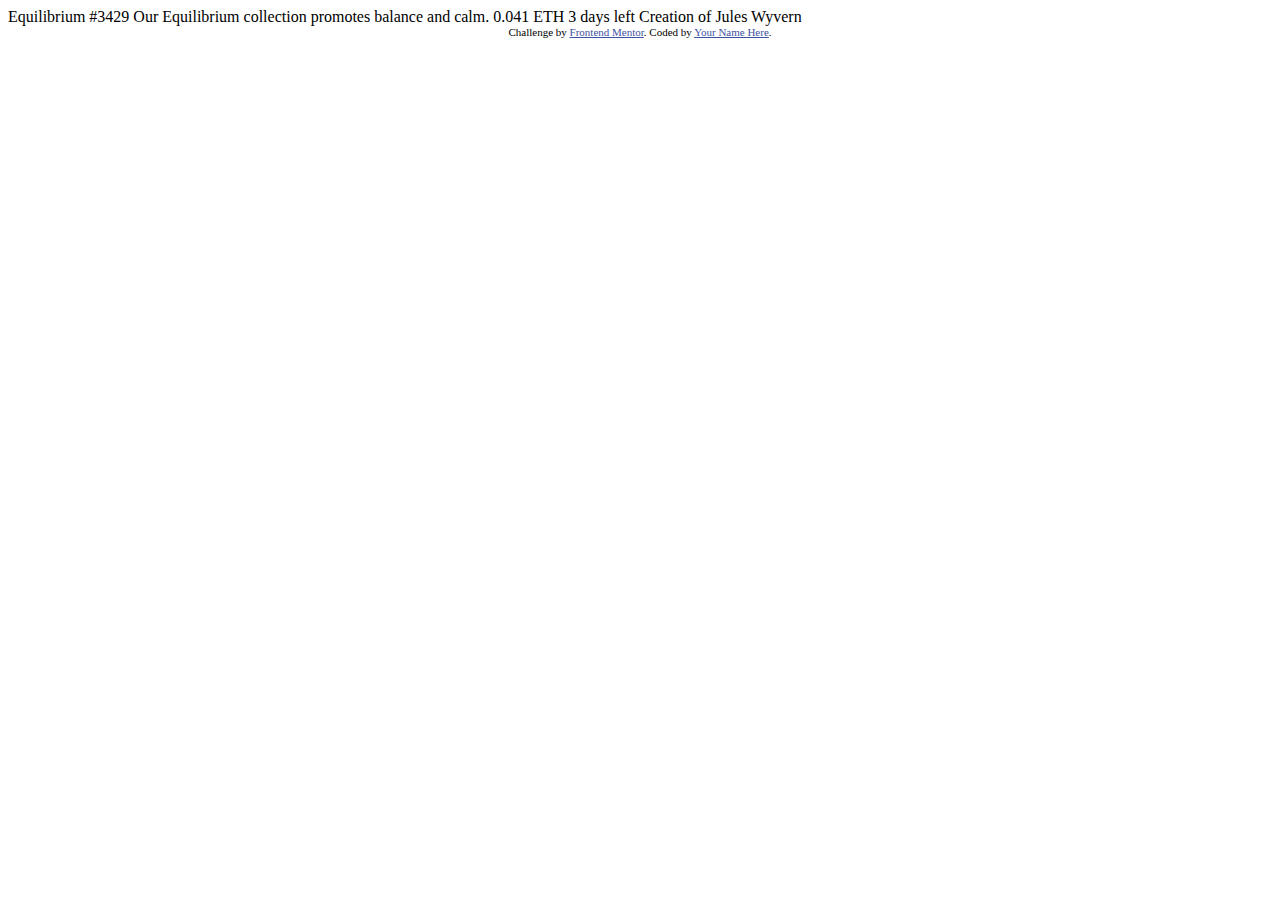
==== index.html @ 5964d647 "initial commit" ====
<!DOCTYPE html>
<html lang="en">
<head>
  <meta charset="UTF-8">
  <meta name="viewport" content="width=device-width, initial-scale=1.0"> <!-- displays site properly based on user's device -->

  <link rel="icon" type="image/png" sizes="32x32" href="./images/favicon-32x32.png">
  
  <title>Frontend Mentor | NFT preview card component</title>

  <!-- Feel free to remove these styles or customise in your own stylesheet 👍 -->
  <style>
    .attribution { font-size: 11px; text-align: center; }
    .attribution a { color: hsl(228, 45%, 44%); }
  </style>
</head>
<body>

  Equilibrium #3429

  Our Equilibrium collection promotes balance and calm.

  0.041 ETH
  3 days left
  
  Creation of Jules Wyvern

  <div class="attribution">
    Challenge by <a href="https://www.frontendmentor.io?ref=challenge" target="_blank">Frontend Mentor</a>. 
    Coded by <a href="#">Your Name Here</a>.
  </div>
</body>
</html>
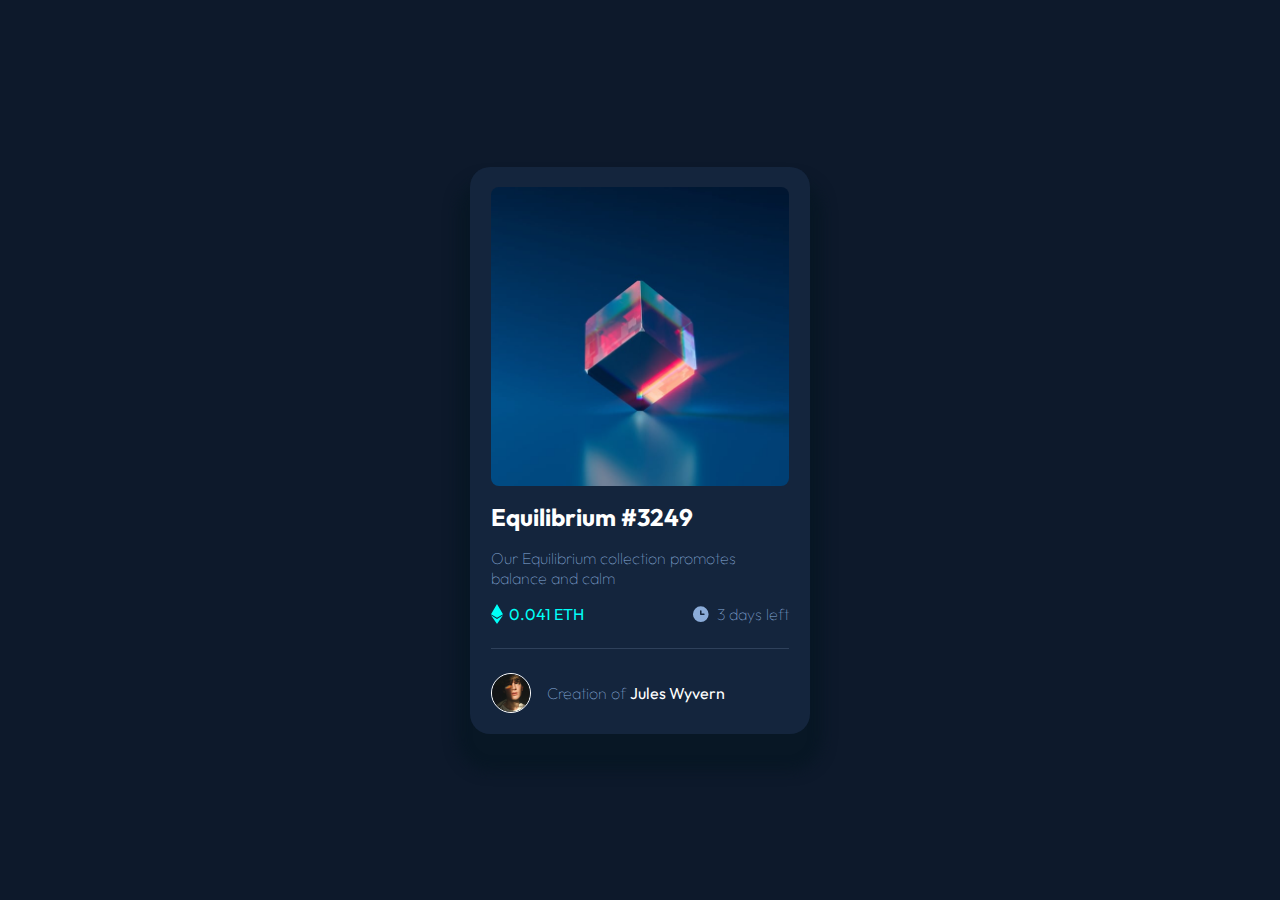
==== commit 88d00500: "finished" ====
--- a/index.html
+++ b/index.html
@@ -1,33 +1,44 @@
 <!DOCTYPE html>
 <html lang="en">
 <head>
-  <meta charset="UTF-8">
-  <meta name="viewport" content="width=device-width, initial-scale=1.0"> <!-- displays site properly based on user's device -->
-
-  <link rel="icon" type="image/png" sizes="32x32" href="./images/favicon-32x32.png">
-  
-  <title>Frontend Mentor | NFT preview card component</title>
-
-  <!-- Feel free to remove these styles or customise in your own stylesheet 👍 -->
-  <style>
-    .attribution { font-size: 11px; text-align: center; }
-    .attribution a { color: hsl(228, 45%, 44%); }
-  </style>
+	<meta charset="UTF-8">
+	<meta http-equiv="X-UA-Compatible" content="IE=edge">
+	<meta name="viewport" content="width=device-width, initial-scale=1.0">
+	<link rel="preconnect" href="https://fonts.googleapis.com">
+	<link rel="preconnect" href="https://fonts.googleapis.com">
+	<link rel="preconnect" href="https://fonts.gstatic.com" crossorigin>
+	<link href="https://fonts.googleapis.com/css2?family=Outfit:wght@300;400;600&display=swap" rel="stylesheet">
+	<link rel="stylesheet" href="./css/styles.css">
+	<title>NFT PREVIEW CARD</title>
 </head>
 <body>
-
-  Equilibrium #3429
-
-  Our Equilibrium collection promotes balance and calm.
-
-  0.041 ETH
-  3 days left
-  
-  Creation of Jules Wyvern
-
-  <div class="attribution">
-    Challenge by <a href="https://www.frontendmentor.io?ref=challenge" target="_blank">Frontend Mentor</a>. 
-    Coded by <a href="#">Your Name Here</a>.
-  </div>
+	<div class="container">
+		<div class="card-container">
+			<div class="preview">
+				<img src="../images/image-equilibrium.jpg" alt="nft preview">
+				<div class="overlay"></div>
+				<div class="img-preview">
+					<img src="../images/icon-view.svg" alt="view icon">
+				</div>
+			</div>
+			<a href="#"><h2 class="nft-name">Equilibrium #3249</h2></a>
+			<p class="secondary-text">Our Equilibrium collection promotes balance and calm</p>
+			<div class="split">
+				<div class="price">
+					<img src="../images/icon-ethereum.svg" alt="ethereum icon">
+					<h4>0.041 ETH</h4>
+				</div>
+				<div class="time secondary-text">
+					<img src="../images/icon-clock.svg" alt="">
+					<span>3 days left</span>
+				</div>
+			</div>
+			<hr class="line" />
+			<div class="author">
+				<img src="../images/image-avatar.png" alt="">
+				<p><span class="secondary-text">Creation of </span><a>Jules Wyvern</a></p>
+			</div>
+		</div>
+	</div>
 </body>
 </html>--- a/css/styles.css
+++ b/css/styles.css
@@ -0,0 +1,177 @@
+:root {
+	--main-bg-color: hsl(217, 54%, 11%);
+	--card-bg-color: hsl(216, 50%, 16%);
+	--line-color: hsl(215, 32%, 27%);
+	--white: hsl(0, 0%, 100%);
+	--primary-soft-blue: hsl(215, 51%, 70%);
+	--primary-cyan: hsl(178, 100%, 50%);
+	--outfit-ff: 'Outfit', sans-serif;
+}
+
+html {
+	box-sizing: border-box;
+	font-size: 16px;
+}
+  
+*, *:before, *:after {
+	box-sizing: inherit;
+}
+  
+body, h1, h2, h3, h4, h5, h6, p, ol, ul {
+	margin: 0;
+	padding: 0;
+	font-weight: normal;
+}
+
+body {
+	height: 100vh;
+}
+
+img {
+	display: block;
+	height: auto;
+	width: 100%;
+	border-radius: 8px;
+}
+
+a {
+	text-decoration: none;
+	color: var(--white);
+	cursor: pointer;
+}
+
+a:hover {
+	color: var(--primary-cyan);
+}
+
+.secondary-text {
+	font-family: var(--outfit-ff);
+	font-weight: 100;
+	color: var(--primary-soft-blue);
+}
+
+.container {
+	display: flex;
+	justify-content: center;
+	align-items: center;
+	background: var(--main-bg-color);
+	width: 100%;
+	height: 100%;
+}
+  
+.card-container {
+	color: var(--white);
+	background: var(--card-bg-color);
+	padding: 12px;
+	display: flex;
+	flex-direction: column;
+	padding: 1.3rem;
+	width: 90%;
+	height: auto;
+	border-radius: 20px;
+	max-width: 340px;
+	gap: 1rem;
+	font-family: var(--outfit-ff);
+	box-shadow: 0px 24px 13px 13px hsl(210, 63%, 9%);
+}
+
+.card-container:after {
+	box-shadow: 2px 50px var(--line-color);
+}
+
+.nft-name {
+	font-family: var(--outfit-ff);
+	font-weight: bold;
+}
+
+.preview {
+	position: relative;
+	width: 100%;
+	height: auto;
+}
+
+.split {
+	display: flex;
+	justify-content: space-between;
+}
+
+.split > * img {
+	height: 20px;
+	width: auto;
+}
+
+.price {
+	display: flex;
+	gap: 0.4rem;
+	font-family: var(--outfit-ff);
+	color: var(--primary-cyan);
+	font-weight: bold;
+}
+
+.time {
+	display: flex;
+	justify-content: center;
+	gap: 0.4rem;
+}
+
+.line {
+	width: 100%;
+	height: 1px;
+	background-color: var(--line-color);
+	border: none;
+}
+
+.author {
+	display: flex;
+	align-items: center;
+	gap: 1rem;
+}
+
+.author img {
+	height: 40px;
+	width: auto;
+	border: 1px solid white;
+	border-radius: 50%;
+}
+
+.overlay {
+	position: absolute;
+	border-radius: 8px;
+	top: 0;
+	bottom: 0;
+	left: 0;
+	right: 0;
+	height: 100%;
+	width: 100%;
+	opacity: 0;
+	transition: .5s ease;
+	background: var(--primary-cyan);
+}
+
+.preview:hover .overlay {
+	opacity: 0.5;
+	cursor: pointer;
+}
+
+.preview:hover .img-preview {
+	opacity: 1;
+	transition: .5s ease;
+	display: block;
+}
+
+.img-preview {
+	position: absolute;
+	top: 50%;
+  	left: 50%;
+	transform: translate(-50%, -50%);
+	width: 50px;
+	height: auto;
+	opacity: 0;
+}
+
+.overlay div {
+	position: absolute;
+	top: 50%;
+  	left: 50%;
+	transform: translate(-50%, -50%);
+}